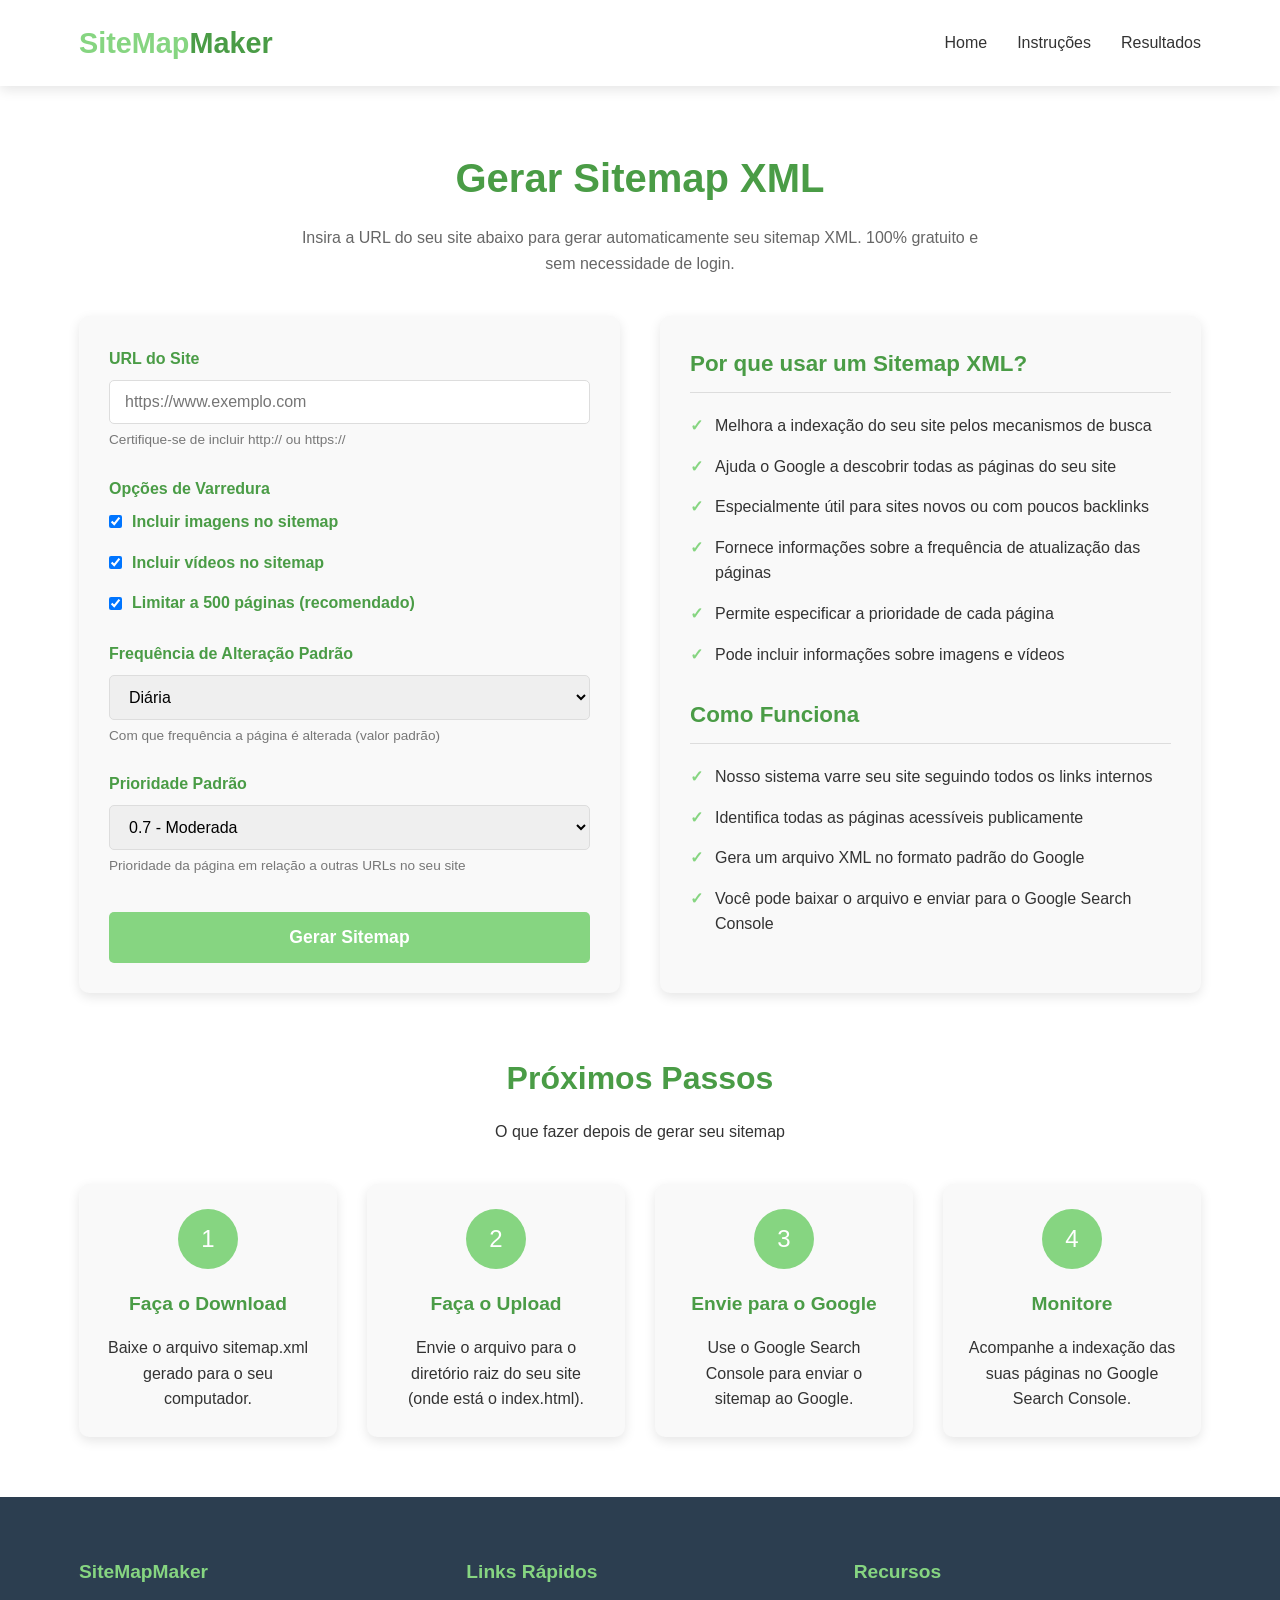
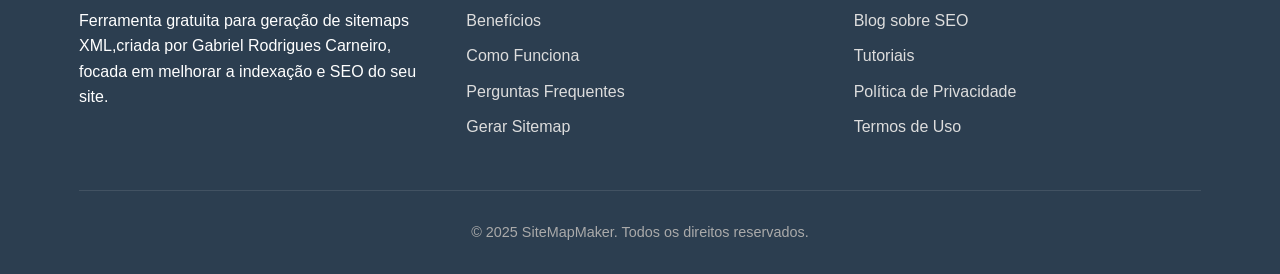
==== generate-sitemap.html @ 9050dab9 "first commit" ====
<!DOCTYPE html>
<html lang="pt-BR">
<head>
  <meta charset="UTF-8">
  <meta name="viewport" content="width=device-width, initial-scale=1.0">
  <meta name="description" content="SiteMapMaker - Gere seu sitemap XML gratuitamente. Ferramenta 100% gratuita para otimização SEO.">
  <meta name="keywords" content="gerar sitemap, sitemap xml, SEO, google search console, indexação,SiteMapMaker">
  <title>Gerar Sitemap - SiteMapMaker</title>
  <link rel="stylesheet" href="css/generate.css">
</head>
<body>
  <!-- Header -->
  <header>
    <div class="container">
      <div class="header-content">
        <div class="logo">
          <h1>SiteMap<span>Maker</span></h1>
        </div>
        <nav>
          <ul>
            <li><a href="index.html">Home</a></li>
            <li><a href="#next-steps">Instruções</a></li>
            <li><a href="#results">Resultados</a></li>
          </ul>
        </nav>
      </div>
    </div>
  </header>

  <!-- Main Content -->
  <section class="main-content">
    <div class="container">
      <div class="page-title">
        <h1>Gerar Sitemap XML</h1>
        <p>
          Insira a URL do seu site abaixo para gerar automaticamente seu sitemap XML. 100% gratuito e sem necessidade de login.
        </p>
      </div>

      <!-- Alert Messages -->
      <div class="alert alert-error" id="errorAlert">
        Por favor, insira uma URL válida começando com http:// ou https://
      </div>


      <div class="generator-container">
        <div class="generator-form">
          <form id="sitemapForm">
            <div class="form-group">
              <label for="websiteUrl">URL do Site</label>
              <input type="text" id="websiteUrl" class="form-control" placeholder="https://www.exemplo.com" required>
              <div class="form-help">
                Certifique-se de incluir http:// ou https://
              </div>
            </div>

            <div class="form-group">
              <label>Opções de Varredura</label>
              <div class="checkbox-group">
                <input type="checkbox" id="includeImages" checked>
                <label for="includeImages">Incluir imagens no sitemap</label>
              </div>
              <div class="checkbox-group">
                <input type="checkbox" id="includeVideos" checked>
                <label for="includeVideos">Incluir vídeos no sitemap</label>
              </div>
              <div class="checkbox-group">
                <input type="checkbox" id="limitPages" checked>
                <label for="limitPages">Limitar a 500 páginas (recomendado)</label>
              </div>
            </div>

            <div class="form-group">
              <label for="changeFreq">Frequência de Alteração Padrão</label>
              <select id="changeFreq" class="form-control">
                <option value="always">Sempre</option>
                <option value="hourly">Horária</option>
                <option value="daily" selected>Diária</option>
                <option value="weekly">Semanal</option>
                <option value="monthly">Mensal</option>
                <option value="yearly">Anual</option>
                <option value="never">Nunca</option>
              </select>
              <div class="form-help">
                Com que frequência a página é alterada (valor padrão)
              </div>
            </div>

            <div class="form-group">
              <label for="priority">Prioridade Padrão</label>
              <select id="priority" class="form-control">
                <option value="1.0">1.0 - Máxima</option>
                <option value="0.9">0.9 - Muito Alta</option>
                <option value="0.8">0.8 - Alta</option>
                <option value="0.7" selected>0.7 - Moderada</option>
                <option value="0.6">0.6 - Baixa</option>
                <option value="0.5">0.5 - Muito Baixa</option>
                <option value="0.4">0.4 - Mínima</option>
                <option value="0.3">0.3</option>
                <option value="0.2">0.2</option>
                <option value="0.1">0.1</option>
                <option value="0.0">0.0</option>
              </select>
              <div class="form-help">
                Prioridade da página em relação a outras URLs no seu site
              </div>
            </div>

            <button type="submit" class="generate-button" id="generateButton">
              Gerar Sitemap
            </button>
          </form>

          <div class="loading" id="loadingIndicator">
            <div class="loading-spinner"></div>
            <p>
              Analisando seu site e gerando sitemap...
            </p>
          </div>
        </div>

        <div class="alert alert-success" id="successAlert">
          Sitemap gerado com sucesso! Confira o resultado abaixo da seção "Por que usar um Sitemap XML?".
        </div>

        

        <div class="generator-info">
          <h3 class="info-title">Por que usar um Sitemap XML?</h3>
          <ul class="info-list">
            <li>Melhora a indexação do seu site pelos mecanismos de busca</li>
            <li>Ajuda o Google a descobrir todas as páginas do seu site</li>
            <li>Especialmente útil para sites novos ou com poucos backlinks</li>
            <li>Fornece informações sobre a frequência de atualização das páginas</li>
            <li>Permite especificar a prioridade de cada página</li>
            <li>Pode incluir informações sobre imagens e vídeos</li>
          </ul>

          <h3 class="info-title" style="margin-top: 30px;">Como Funciona</h3>
          <ul class="info-list">
            <li>Nosso sistema varre seu site seguindo todos os links internos</li>
            <li>Identifica todas as páginas acessíveis publicamente</li>
            <li>Gera um arquivo XML no formato padrão do Google</li>
            <li>Você pode baixar o arquivo e enviar para o Google Search Console</li>
          </ul>
        </div>
      </div>

<div class="results-container" id="resultsContainer">
          <div class="results-header">
            <h3 class="results-title">Seu Sitemap XML</h3>
            <div class="results-actions">
              <button class="action-button secondary" id="copyButton">Copiar XML</button>
              <button class="action-button" id="downloadButton">Baixar Sitemap</button>
            </div>
          </div>
          <div class="results-content" id="resultsContent">
            
          </div>
        </div>

      <div class="next-steps" id="next-steps">
        <div class="steps-title">
          <h2>Próximos Passos</h2>
          <p>
            O que fazer depois de gerar seu sitemap
          </p>
        </div>
        <div class="steps-grid">
          <div class="step-card">
            <div class="step-icon">
              1
            </div>
            <h3>Faça o Download</h3>
            <p>
              Baixe o arquivo sitemap.xml gerado para o seu computador.
            </p>
          </div>
          <div class="step-card">
            <div class="step-icon">
              2
            </div>
            <h3>Faça o Upload</h3>
            <p>
              Envie o arquivo para o diretório raiz do seu site (onde está o index.html).
            </p>
          </div>
          <div class="step-card">
            <div class="step-icon">
              3
            </div>
            <h3>Envie para o Google</h3>
            <p>
              Use o Google Search Console para enviar o sitemap ao Google.
            </p>
          </div>
          <div class="step-card">
            <div class="step-icon">
              4
            </div>
            <h3>Monitore</h3>
            <p>
              Acompanhe a indexação das suas páginas no Google Search Console.
            </p>
          </div>
        </div>
      </div>
    </div>
  </section>

  <!-- Footer -->
  <footer>
    <div class="container">
      <div class="footer-content">
        <div class="footer-column">
          <h3>SiteMapMaker</h3>
          <p>
            Ferramenta gratuita para geração de sitemaps XML,criada por Gabriel Rodrigues Carneiro, focada em melhorar a indexação e SEO do seu site.
          </p>
        </div>
        <div class="footer-column">
          <h3>Links Rápidos</h3>
          <ul>
            <li><a href="#benefits">Benefícios</a></li>
            <li><a href="#how-it-works">Como Funciona</a></li>
            <li><a href="index.html/#faq">Perguntas Frequentes</a></li>
            <li><a href="generate-sitemap.html">Gerar Sitemap</a></li>
          </ul>
        </div>
        <div class="footer-column">
          <h3>Recursos</h3>
          <ul>
            <li><a href="#">Blog sobre SEO</a></li>
            <li><a href="#">Tutoriais</a></li>
            <li><a href="#">Política de Privacidade</a></li>
            <li><a href="#">Termos de Uso</a></li>
          </ul>
        </div>
      </div>
      <div class="copyright">
        <p>
          &copy; 2025 SiteMapMaker. Todos os direitos reservados.
        </p>
      </div>
    </div>
  </footer>
  <script src="js/generate.js"></script>
</body>
</html>
---- css/generate.css ----
:root {
  --primary-color: #86D581;
  --primary-dark: #6BBF67;
  --secondary-color: #F5F5F5;
  --text-color: #333333;
  --light-text: #FFFFFF;
  --background-color: #FFFFFF;
  --section-bg: #F9F9F9;
  --accent-color: #4A9C46;
  --shadow: 0 4px 12px rgba(0, 0, 0, 0.1);
  --transition: all 0.3s ease;
  --error-color: #e74c3c;
  --success-color: #2ecc71;
}

* {
  margin: 0;
  padding: 0;
  box-sizing: border-box;
  font-family: 'Segoe UI', Tahoma, Geneva, Verdana, sans-serif;
}

body {
  background-color: var(--background-color);
  color: var(--text-color);
  line-height: 1.6;
}

.container {
  width: 90%;
  max-width: 1200px;
  margin: 0 auto;
  padding: 0 15px;
}

/* Header */
header {
  background-color: var(--background-color);
  box-shadow: var(--shadow);
  position: sticky;
  top: 0;
  z-index: 100;
}

.header-content {
  display: flex;
  justify-content: space-between;
  align-items: center;
  padding: 20px 0;
}

.logo {
  display: flex;
  align-items: center;
}

.logo h1 {
  color: var(--primary-color);
  font-size: 1.8rem;
  font-weight: 700;
}

.logo span {
  color: var(--accent-color);
}

nav ul {
  display: flex;
  list-style: none;
}

nav ul li {
  margin-left: 30px;
}

nav ul li a {
  text-decoration: none;
  color: var(--text-color);
  font-weight: 500;
  transition: var(--transition);
}

nav ul li a:hover {
  color: var(--primary-color);
}

/* Main Content */
.main-content {
  padding: 60px 0;
  min-height: calc(100vh - 200px);
}

.page-title {
  text-align: center;
  margin-bottom: 40px;
}

.page-title h1 {
  font-size: 2.5rem;
  color: var(--accent-color);
  margin-bottom: 15px;
}

.page-title p {
  color: #666;
  max-width: 700px;
  margin: 0 auto;
}

/* Generator Section */
.generator-container {
  display: grid;
  grid-template-columns: 1fr 1fr;
  gap: 40px;
  margin-bottom: 60px;
}

@media (max-width: 992px) {
  .generator-container {
    grid-template-columns: 1fr;
  }
}

.generator-form {
  background-color: var(--section-bg);
  border-radius: 10px;
  padding: 30px;
  box-shadow: var(--shadow);
}

.form-group {
  margin-bottom: 25px;
}

.form-group label {
  display: block;
  margin-bottom: 8px;
  font-weight: 600;
  color: var(--accent-color);
}

.form-control {
  width: 100%;
  padding: 12px 15px;
  border: 1px solid #ddd;
  border-radius: 5px;
  font-size: 1rem;
  transition: var(--transition);
}

.form-control:focus {
  outline: none;
  border-color: var(--primary-color);
  box-shadow: 0 0 0 2px rgba(134, 213, 129, 0.2);
}

.checkbox-group {
  display: flex;
  align-items: center;
  margin-bottom: 15px;
}

.checkbox-group input {
  margin-right: 10px;
}

.checkbox-group label {
  margin-bottom: 0;
}

.form-help {
  font-size: 0.85rem;
  color: #777;
  margin-top: 5px;
}

.generate-button {
  background-color: var(--primary-color);
  color: var(--light-text);
  border: none;
  padding: 15px 30px;
  border-radius: 5px;
  font-size: 1.1rem;
  font-weight: 600;
  cursor: pointer;
  transition: var(--transition);
  width: 100%;
  margin-top: 10px;
}

.generate-button:hover {
  background-color: var(--primary-dark);
  transform: translateY(-2px);
  box-shadow: 0 6px 15px rgba(134, 213, 129, 0.3);
}

.generator-info {
  background-color: var(--section-bg);
  border-radius: 10px;
  padding: 30px;
  box-shadow: var(--shadow);
}

.info-title {
  font-size: 1.4rem;
  color: var(--accent-color);
  margin-bottom: 20px;
  padding-bottom: 10px;
  border-bottom: 1px solid #ddd;
}

.info-list {
  list-style: none;
}

.info-list li {
  margin-bottom: 15px;
  padding-left: 25px;
  position: relative;
}

.info-list li:before {
  content: "✓";
  color: var(--primary-color);
  position: absolute;
  left: 0;
  font-weight: bold;
}

/* Results Section */
.results-container {
  background-color: var(--section-bg);
  border-radius: 10px;
  padding: 30px;
  box-shadow: var(--shadow);
  margin-top: 40px;
  display: none;
}

.results-header {
  display: flex;
  justify-content: space-between;
  align-items: center;
  margin-bottom: 20px;
  padding-bottom: 15px;
  border-bottom: 1px solid #ddd;
}

.results-title {
  font-size: 1.4rem;
  color: var(--accent-color);
}

.results-actions {
  display: flex;
  gap: 10px;
}

.action-button {
  background-color: var(--primary-color);
  color: var(--light-text);
  border: none;
  padding: 8px 15px;
  border-radius: 5px;
  font-size: 0.9rem;
  cursor: pointer;
  transition: var(--transition);
}

.action-button:hover {
  background-color: var(--primary-dark);
}

.action-button.secondary {
  background-color: #6c757d;
}

.action-button.secondary:hover {
  background-color: #5a6268;
}

.results-content {
  background-color: var(--background-color);
  border-radius: 5px;
  padding: 20px;
  max-height: 400px;
  overflow-y: auto;
  font-family: monospace;
  white-space: pre-wrap;
  border: 1px solid #ddd;
}

/* Next Steps */
.next-steps {
  margin-top: 60px;
}

.steps-title {
  text-align: center;
  margin-bottom: 40px;
}

.steps-title h2 {
  font-size: 2rem;
  color: var(--accent-color);
  margin-bottom: 15px;
}

.steps-grid {
  display: grid;
  grid-template-columns: repeat(auto-fit, minmax(250px, 1fr));
  gap: 30px;
}

.step-card {
  background-color: var(--section-bg);
  border-radius: 10px;
  padding: 25px;
  text-align: center;
  box-shadow: var(--shadow);
  transition: var(--transition);
}

.step-card:hover {
  transform: translateY(-5px);
}

.step-icon {
  background-color: var(--primary-color);
  width: 60px;
  height: 60px;
  border-radius: 50%;
  display: flex;
  align-items: center;
  justify-content: center;
  margin: 0 auto 20px;
  color: var(--light-text);
  font-size: 1.5rem;
}

.step-card h3 {
  font-size: 1.2rem;
  margin-bottom: 15px;
  color: var(--accent-color);
}

/* Footer */
footer {
  background-color: #2C3E50;
  color: var(--light-text);
  padding: 60px 0 30px;
}

.footer-content {
  display: grid;
  grid-template-columns: repeat(auto-fit, minmax(200px, 1fr));
  gap: 40px;
  margin-bottom: 40px;
}

.footer-column h3 {
  font-size: 1.2rem;
  margin-bottom: 20px;
  color: var(--primary-color);
}

.footer-column ul {
  list-style: none;
}

.footer-column ul li {
  margin-bottom: 10px;
}

.footer-column ul li a {
  color: #DDD;
  text-decoration: none;
  transition: var(--transition);
}

.footer-column ul li a:hover {
  color: var(--primary-color);
}

.copyright {
  text-align: center;
  padding-top: 30px;
  border-top: 1px solid rgba(255, 255, 255, 0.1);
  color: #AAA;
  font-size: 0.9rem;
}

/* Responsive */
@media (max-width: 768px) {
  .header-content {
    flex-direction: column;
    text-align: center;
  }

  nav ul {
    margin-top: 20px;
    justify-content: center;
  }

  nav ul li {
    margin: 0 10px;
  }

  .page-title h1 {
    font-size: 2rem;
  }
}

/* Loading Animation */
.loading {
  display: none;
  text-align: center;
  margin: 20px 0;
}

.loading-spinner {
  border: 4px solid rgba(134, 213, 129, 0.3);
  border-radius: 50%;
  border-top: 4px solid var(--primary-color);
  width: 40px;
  height: 40px;
  animation: spin 1s linear infinite;
  margin: 0 auto;
}

@keyframes spin {
  0% {
    transform: rotate(0deg);
  }
  100% {
    transform: rotate(360deg);
  }
}

/* Alert Messages */
.alert {
  padding: 15px;
  border-radius: 5px;
  margin-bottom: 20px;
  display: none;
}

.alert-error {
  background-color: #f8d7da;
  color: #721c24;
  border: 1px solid #f5c6cb;
}

.alert-success {
  background-color: #d4edda;
  color: #155724;
  border: 1px solid #c3e6cb;
}
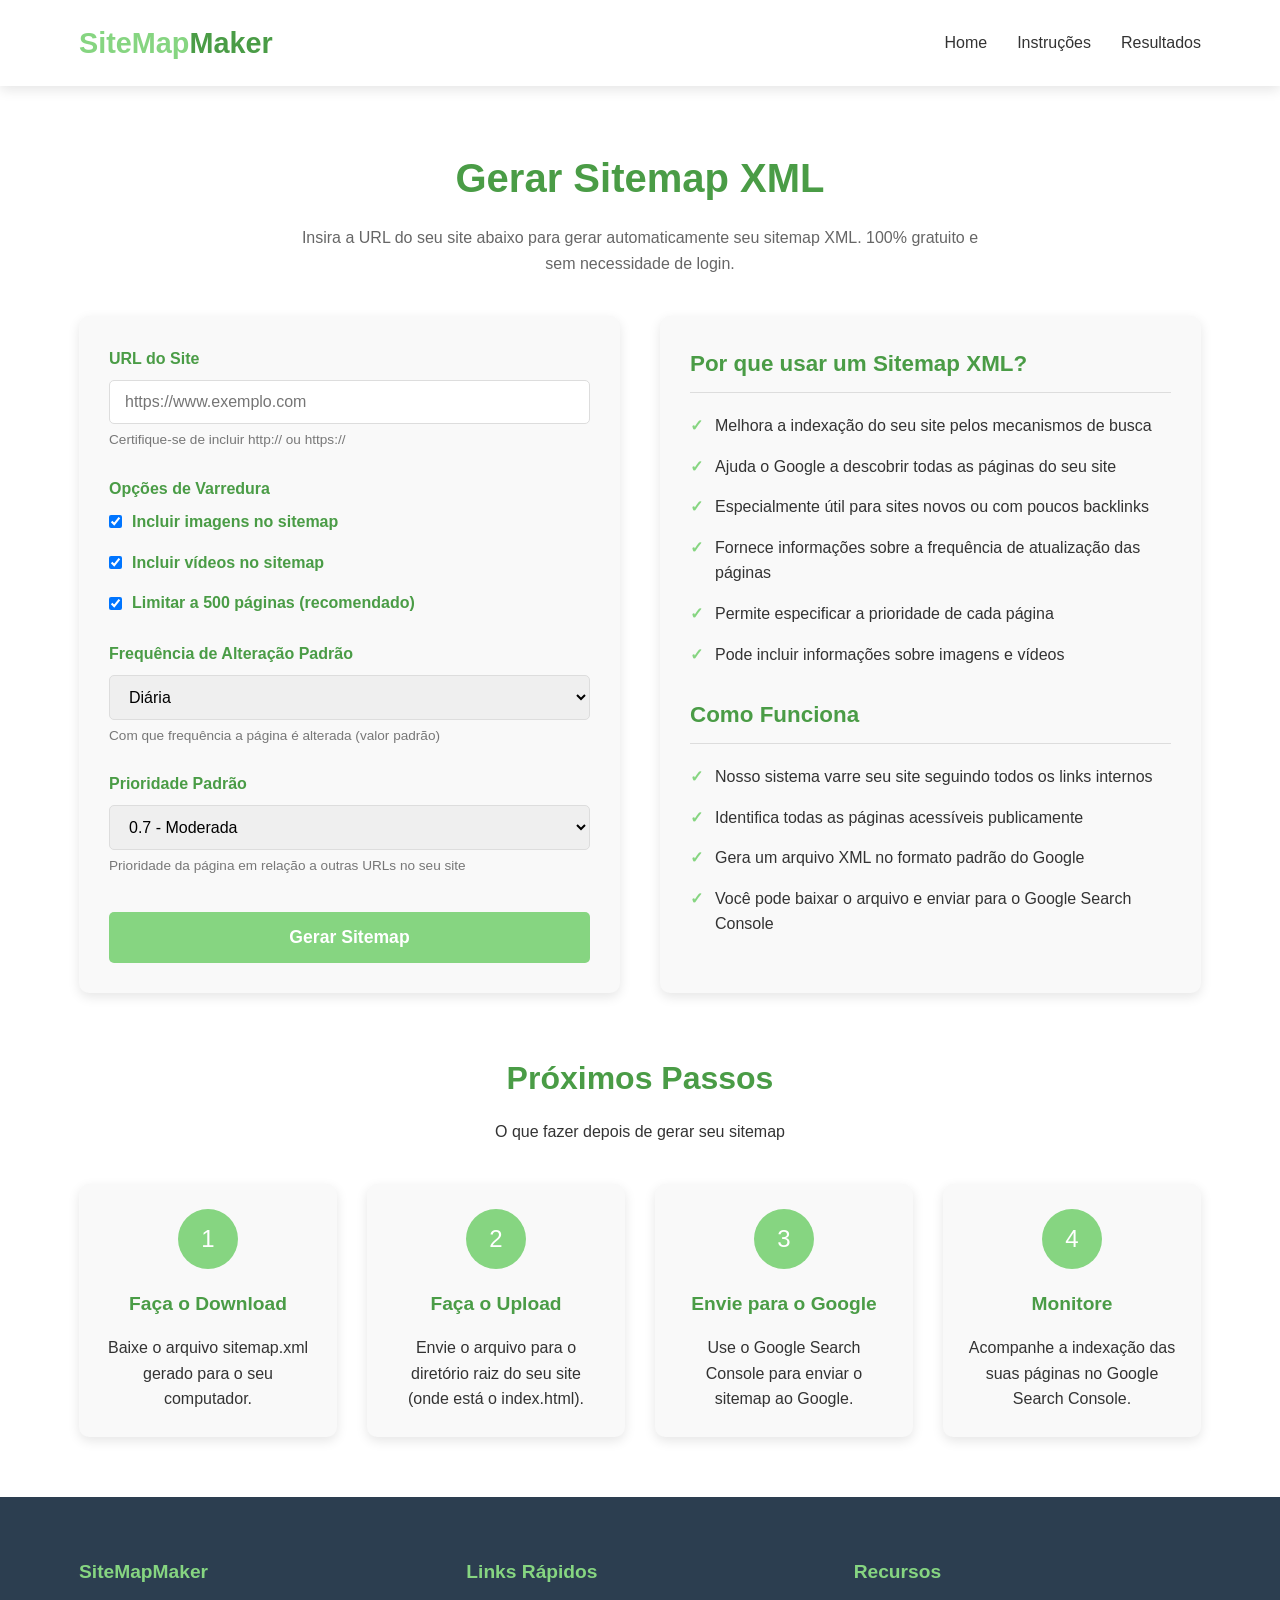
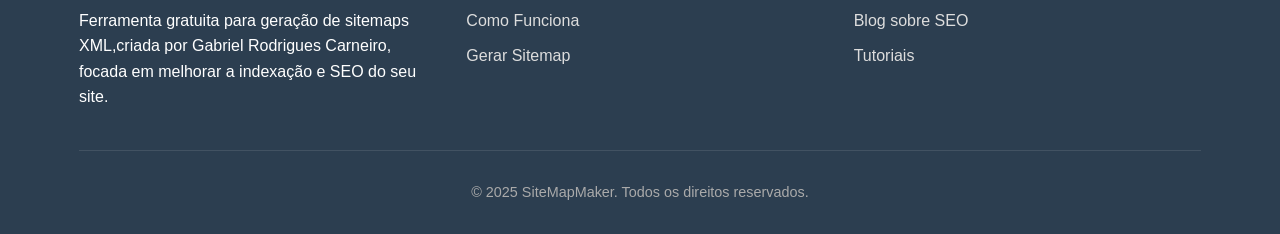
==== commit 99c679fb: "add screen tutorial" ====
--- a/generate-sitemap.html
+++ b/generate-sitemap.html
@@ -221,9 +221,7 @@
         <div class="footer-column">
           <h3>Links Rápidos</h3>
           <ul>
-            <li><a href="#benefits">Benefícios</a></li>
-            <li><a href="#how-it-works">Como Funciona</a></li>
-            <li><a href="index.html/#faq">Perguntas Frequentes</a></li>
+            <li><a href="tutorial.html">Como Funciona</a></li>
             <li><a href="generate-sitemap.html">Gerar Sitemap</a></li>
           </ul>
         </div>
@@ -231,9 +229,8 @@
           <h3>Recursos</h3>
           <ul>
             <li><a href="#">Blog sobre SEO</a></li>
-            <li><a href="#">Tutoriais</a></li>
-            <li><a href="#">Política de Privacidade</a></li>
-            <li><a href="#">Termos de Uso</a></li>
+            <li><a href="tutorial.html">Tutoriais</a></li>
+            
           </ul>
         </div>
       </div>
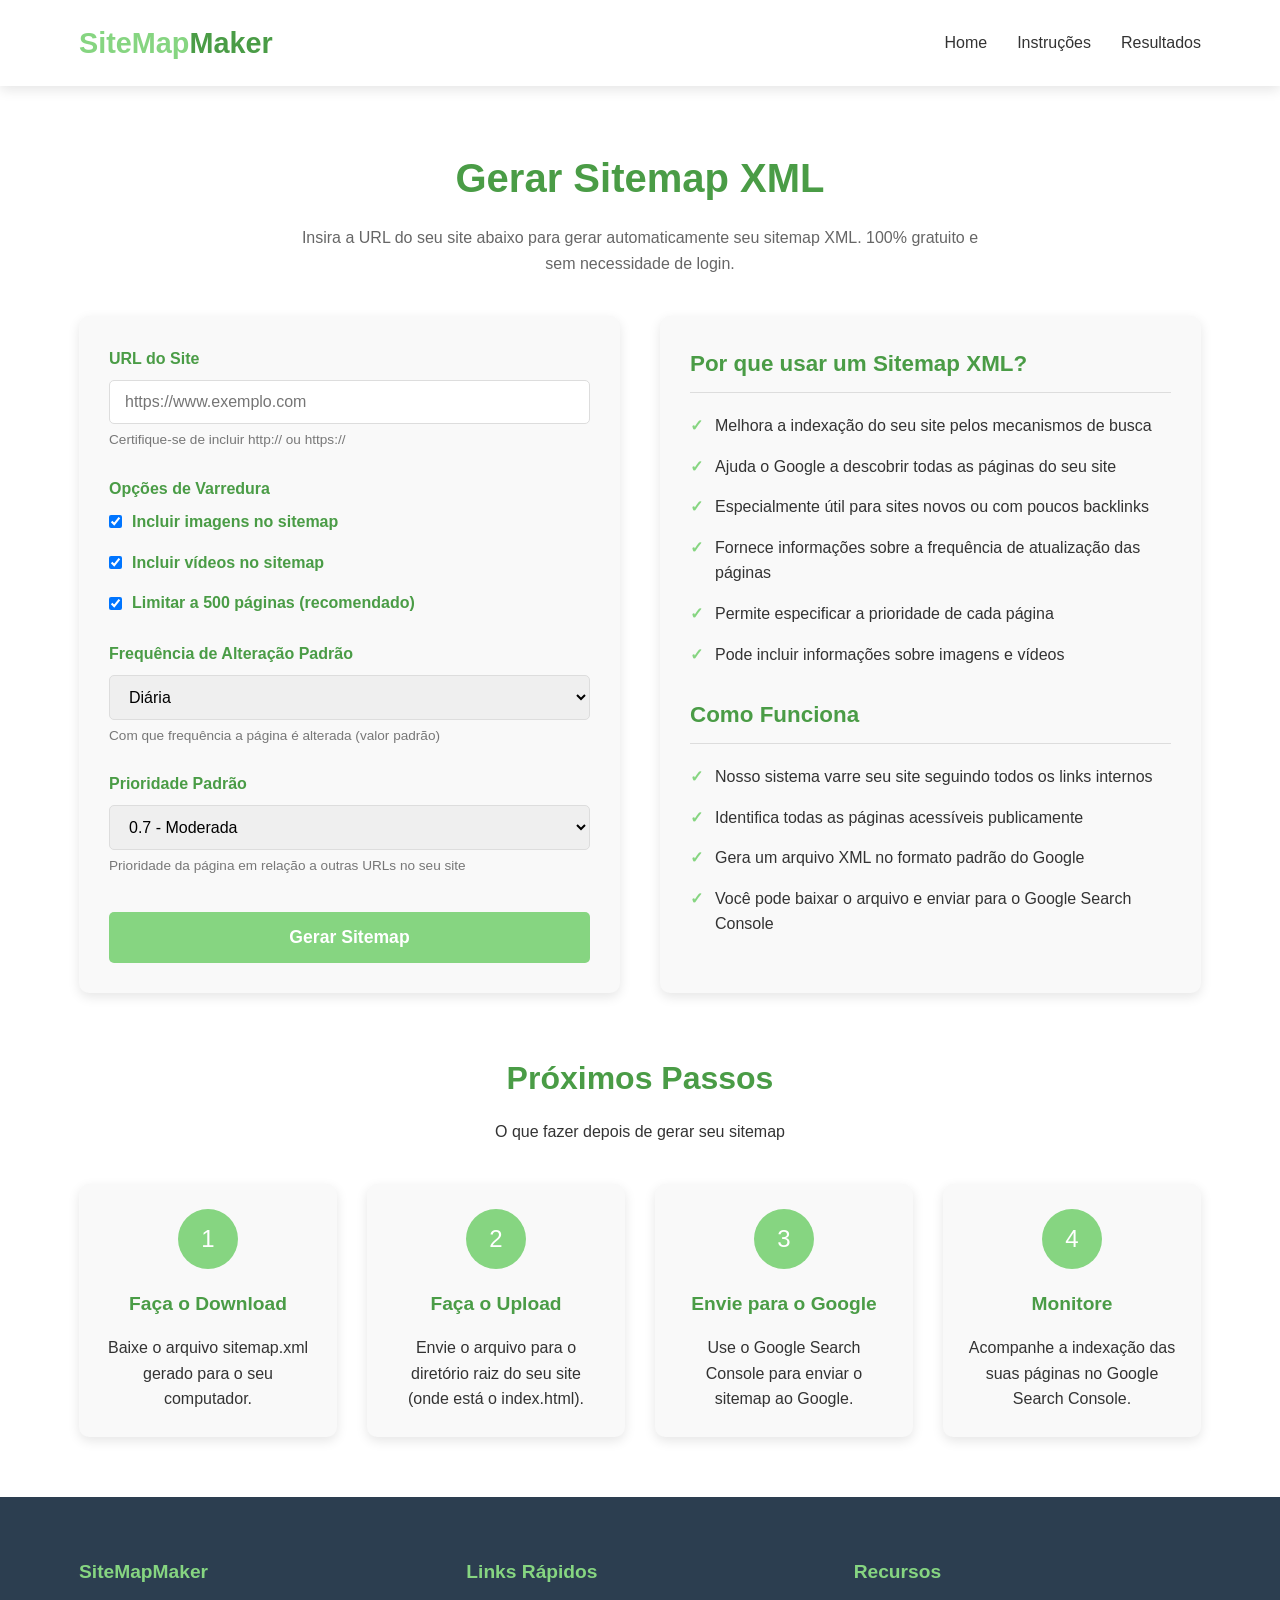
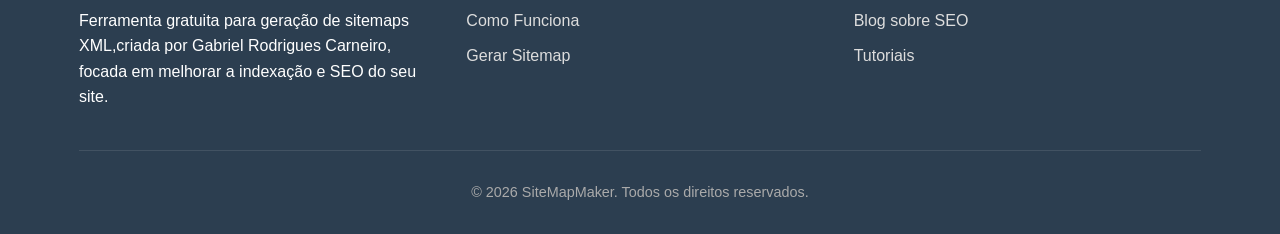
==== commit 913acbf6: "Update generate-sitemap.html" ====
--- a/generate-sitemap.html
+++ b/generate-sitemap.html
@@ -7,6 +7,9 @@
   <meta name="keywords" content="gerar sitemap, sitemap xml, SEO, google search console, indexação,SiteMapMaker">
   <title>Gerar Sitemap - SiteMapMaker</title>
   <link rel="stylesheet" href="css/generate.css">
+
+  <link rel="icon" href="imgs/logo.jpg" type="image/jpeg">
+
 </head>
 <body>
   <!-- Header -->
@@ -123,7 +126,7 @@
           Sitemap gerado com sucesso! Confira o resultado abaixo da seção "Por que usar um Sitemap XML?".
         </div>
 
-        
+
 
         <div class="generator-info">
           <h3 class="info-title">Por que usar um Sitemap XML?</h3>
@@ -146,18 +149,18 @@
         </div>
       </div>
 
-<div class="results-container" id="resultsContainer">
-          <div class="results-header">
-            <h3 class="results-title">Seu Sitemap XML</h3>
-            <div class="results-actions">
-              <button class="action-button secondary" id="copyButton">Copiar XML</button>
-              <button class="action-button" id="downloadButton">Baixar Sitemap</button>
-            </div>
-          </div>
-          <div class="results-content" id="resultsContent">
-            
-          </div>
-        </div>
+      <div class="results-container" id="resultsContainer">
+        <div class="results-header">
+          <h3 class="results-title">Seu Sitemap XML</h3>
+          <div class="results-actions">
+            <button class="action-button secondary" id="copyButton">Copiar XML</button>
+            <button class="action-button" id="downloadButton">Baixar Sitemap</button>
+          </div>
+        </div>
+        <div class="results-content" id="resultsContent">
+
+        </div>
+      </div>
 
       <div class="next-steps" id="next-steps">
         <div class="steps-title">
@@ -230,17 +233,17 @@
           <ul>
             <li><a href="#">Blog sobre SEO</a></li>
             <li><a href="tutorial.html">Tutoriais</a></li>
-            
+
           </ul>
         </div>
       </div>
       <div class="copyright">
         <p>
-          &copy; 2025 SiteMapMaker. Todos os direitos reservados.
+          &copy; 2026 SiteMapMaker. Todos os direitos reservados.
         </p>
       </div>
     </div>
   </footer>
   <script src="js/generate.js"></script>
 </body>
-</html>+</html>
